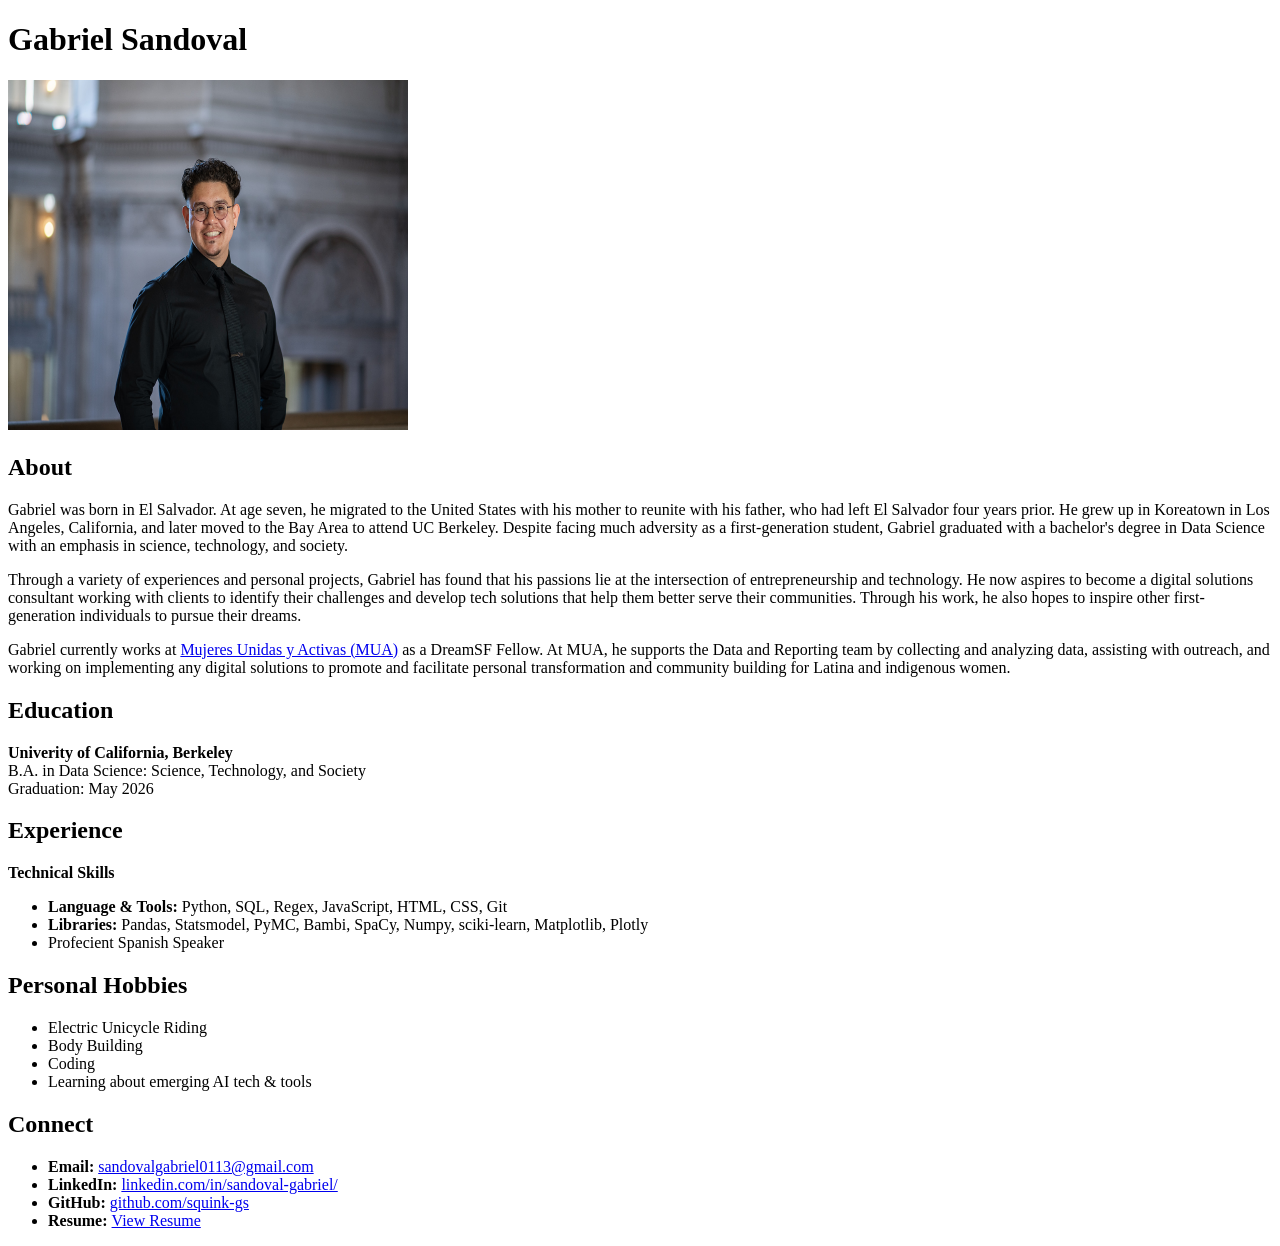
==== assignments/week-5/index.html @ 288835fa "basic portfolio website created" ====
<!DOCTYPE html>

<head> 
    <title> Gabriel's Portfolio </title>
    <meta name= "description" content="Get to know Gabriel a little bit more.">
    <meta name="author" content="Gabriel Sandoval">
</head>

<body>
    <h1> Gabriel Sandoval </h1>
    
    <img src="headshot.jpg" width="400" height="350">

    <section id="About">
       <h2> About </h2>
        <p>
           Gabriel was born in El Salvador. At age seven, he migrated to the United States with his mother to reunite with his father, who had left El Salvador four years prior. He grew up in Koreatown in Los Angeles, California, and later moved to the Bay Area to attend UC Berkeley. Despite facing much adversity as a first-generation student, Gabriel graduated with a bachelor's degree in Data Science with an emphasis in science, technology, and society.
        </p>
        <p>
           Through a variety of experiences and personal projects, Gabriel has found that his passions lie at the intersection of entrepreneurship and technology. He now aspires to become a digital solutions consultant working with clients to identify their challenges and develop tech solutions that help them better serve their communities. Through his work, he also hopes to inspire other first-generation individuals to pursue their dreams.
        </p>
        <p>
           Gabriel currently works at <a href="https://mujeresunidas.net/"> Mujeres Unidas y Activas (MUA)</a> as a DreamSF Fellow. At MUA, he supports the Data and Reporting team by collecting and analyzing data, assisting with outreach, and working on implementing any digital solutions to promote and facilitate personal transformation and community building for Latina and indigenous women.
        </p>
    </section>

    <section id="Education">
       <h2> Education </h2>
   
        <p>
           <strong> Univerity of California, Berkeley </strong> <br>
           B.A. in Data Science: Science, Technology, and Society <br>
           Graduation: May 2026
        </p>
    </section> 

    <section id="Experience">
       <h2> Experience </h2>
       <p>
          <strong> Technical Skills </strong> <br>
          <ul>
           <li> <strong> Language & Tools: </strong> Python, SQL, Regex, JavaScript, HTML, CSS, Git </li>
           <li> <strong> Libraries: </strong> Pandas, Statsmodel, PyMC, Bambi, SpaCy, Numpy, sciki-learn, Matplotlib, Plotly </li>
           <li> Profecient Spanish Speaker </li>
          </ul>
       </p>
    </section>

    <section id="Personal Hobbies">
       <h2> Personal Hobbies </h2>
       <p>
          <ul>
             <li> Electric Unicycle Riding </li>
             <li> Body Building </li>
             <li> Coding </li>
             <li> Learning about emerging AI tech & tools </li>
          </ul>
       </p>
    </section>

    <section id="Connect">
       <h2> Connect </h2>
       <ul>
          <li> <strong> Email: </strong> <a href="sandovalgabriel0113@gmail.com"> sandovalgabriel0113@gmail.com </a> </li>
          <li> <strong> LinkedIn: </strong> <a href="https://www.linkedin.com/in/sandoval-gabriel/"> linkedin.com/in/sandoval-gabriel/ </a> </li>
          <li> <strong> GitHub: </strong> <a href="https://github.com/squink-gs"> github.com/squink-gs </a> </li>
          <li> <strong> Resume: </strong> <a href="https://docs.google.com/document/d/16vfj9Y_ZyW4raI9mypz3U-f19XQxJFmJdSGSXsLmTzg/edit?usp=sharing"> View Resume </a> </li>
       </ul>
    </section>

</body>
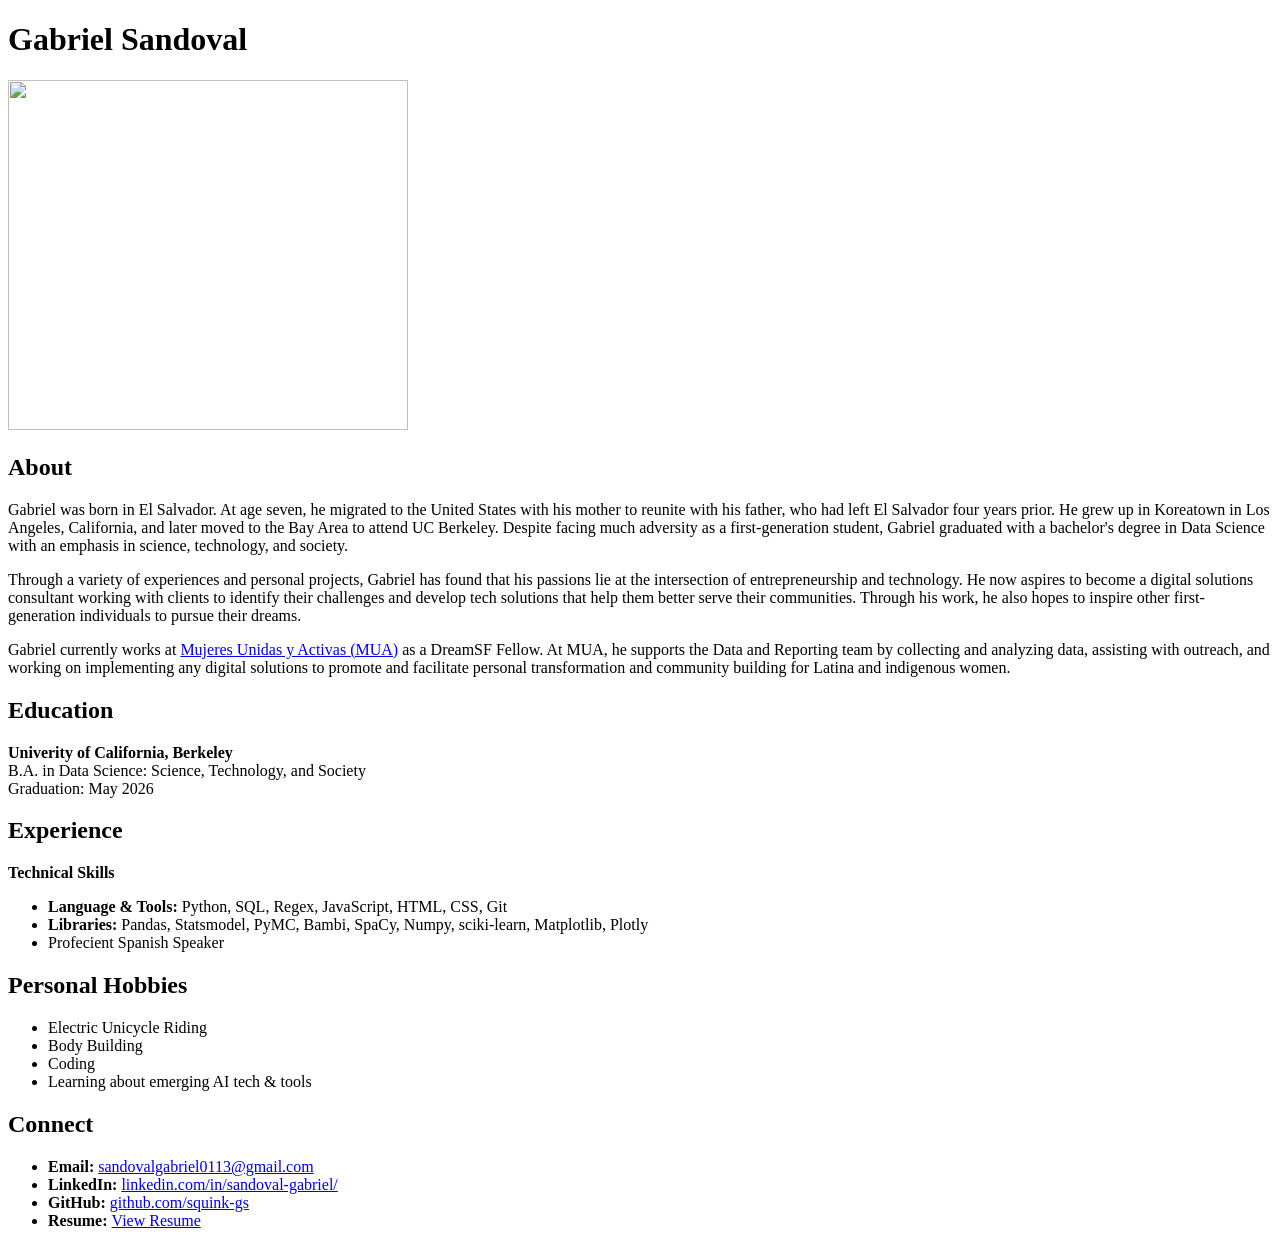
==== commit 4c0c2d57: "Minor updates made" ====
--- a/assignments/week-5/index.html
+++ b/assignments/week-5/index.html
@@ -1,9 +1,10 @@
 <!DOCTYPE html>
-
-<head> 
-    <title> Gabriel's Portfolio </title>
-    <meta name= "description" content="Get to know Gabriel a little bit more.">
+<html lang="en">
+<head>
+   <meta charset="UTF-8">
+   <meta name="description" content="Get to know Gabriel a little bit more.">
     <meta name="author" content="Gabriel Sandoval">
+   <title> Gabriel's Portfolio </title>
 </head>
 
 <body>
@@ -68,4 +69,6 @@
        </ul>
     </section>
 
-</body>+</body>
+
+</html>
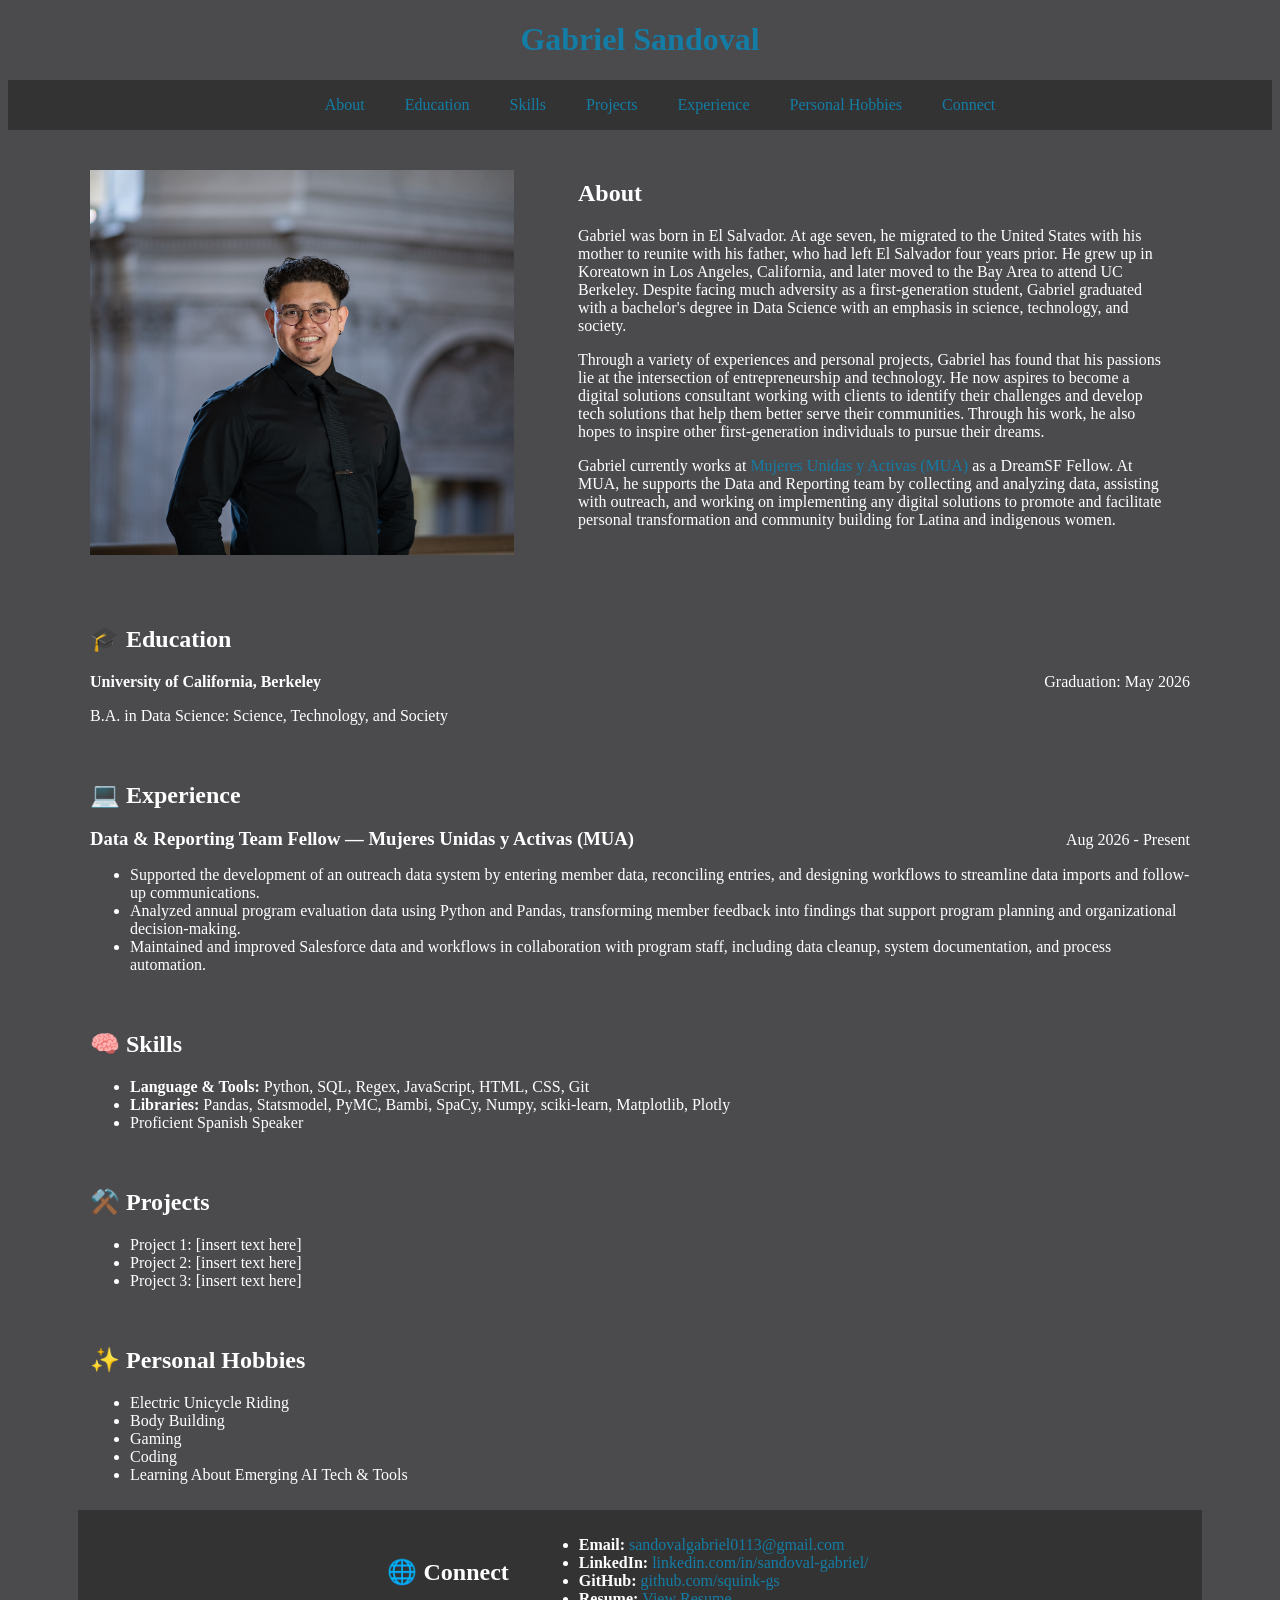
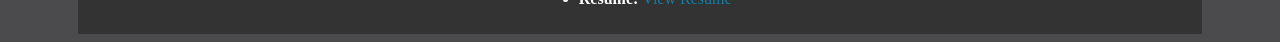
==== commit 921992e2: "fixed versionining" ====
--- a/assignments/week-5/index.html
+++ b/assignments/week-5/index.html
@@ -3,72 +3,125 @@
 <head>
    <meta charset="UTF-8">
    <meta name="description" content="Get to know Gabriel a little bit more.">
-    <meta name="author" content="Gabriel Sandoval">
+   <meta name="author" content="Gabriel Sandoval">
    <title> Gabriel's Portfolio </title>
+   <link rel="stylesheet" href="css/index.css">
 </head>
 
 <body>
     <h1> Gabriel Sandoval </h1>
+
+    <!-- Nav bar links -->
+    <nav class="navbar">
+      <ul class="nav-links">
+         <li><a href="#About">About</a></li>
+         <li><a href="#Education">Education</a></li>
+         <li><a href="#Skills">Skills</a></li>
+         <li><a href="#Projects">Projects</a></li>
+         <li><a href="#Experience">Experience</a></li>
+         <li><a href="#Personal Hobbies">Personal Hobbies</a></li>
+         <li><a href="#Connect">Connect</a></li>
+      </ul>
+    </nav>
     
-    <img src="headshot.jpg" width="400" height="350">
+    <div class="intro">
+       <img src="headshot.jpg" alt="A professional headshot of Gabriel">
 
-    <section id="About">
-       <h2> About </h2>
-        <p>
-           Gabriel was born in El Salvador. At age seven, he migrated to the United States with his mother to reunite with his father, who had left El Salvador four years prior. He grew up in Koreatown in Los Angeles, California, and later moved to the Bay Area to attend UC Berkeley. Despite facing much adversity as a first-generation student, Gabriel graduated with a bachelor's degree in Data Science with an emphasis in science, technology, and society.
-        </p>
-        <p>
-           Through a variety of experiences and personal projects, Gabriel has found that his passions lie at the intersection of entrepreneurship and technology. He now aspires to become a digital solutions consultant working with clients to identify their challenges and develop tech solutions that help them better serve their communities. Through his work, he also hopes to inspire other first-generation individuals to pursue their dreams.
-        </p>
-        <p>
-           Gabriel currently works at <a href="https://mujeresunidas.net/"> Mujeres Unidas y Activas (MUA)</a> as a DreamSF Fellow. At MUA, he supports the Data and Reporting team by collecting and analyzing data, assisting with outreach, and working on implementing any digital solutions to promote and facilitate personal transformation and community building for Latina and indigenous women.
-        </p>
-    </section>
+       <section id="About">
+          <h2> About </h2>
+           <p>
+              Gabriel was born in El Salvador. At age seven, he migrated to the United States with his mother to reunite with his father, who had left El Salvador four years prior. He grew up in Koreatown in Los Angeles, California, and later moved to the Bay Area to attend UC Berkeley. Despite facing much adversity as a first-generation student, Gabriel graduated with a bachelor's degree in Data Science with an emphasis in science, technology, and society.
+           </p>
+           <p>
+              Through a variety of experiences and personal projects, Gabriel has found that his passions lie at the intersection of entrepreneurship and technology. He now aspires to become a digital solutions consultant working with clients to identify their challenges and develop tech solutions that help them better serve their communities. Through his work, he also hopes to inspire other first-generation individuals to pursue their dreams.
+           </p>
+           <p>
+              Gabriel currently works at <a href="https://mujeresunidas.net/"> Mujeres Unidas y Activas (MUA)</a> as a DreamSF Fellow. At MUA, he supports the Data and Reporting team by collecting and analyzing data, assisting with outreach, and working on implementing any digital solutions to promote and facilitate personal transformation and community building for Latina and indigenous women.
+           </p>
 
-    <section id="Education">
-       <h2> Education </h2>
-   
-        <p>
-           <strong> Univerity of California, Berkeley </strong> <br>
-           B.A. in Data Science: Science, Technology, and Society <br>
-           Graduation: May 2026
-        </p>
-    </section> 
+         </section>
+    </div>
 
-    <section id="Experience">
-       <h2> Experience </h2>
-       <p>
-          <strong> Technical Skills </strong> <br>
-          <ul>
-           <li> <strong> Language & Tools: </strong> Python, SQL, Regex, JavaScript, HTML, CSS, Git </li>
-           <li> <strong> Libraries: </strong> Pandas, Statsmodel, PyMC, Bambi, SpaCy, Numpy, sciki-learn, Matplotlib, Plotly </li>
-           <li> Profecient Spanish Speaker </li>
-          </ul>
-       </p>
-    </section>
+   <section id="Education">
+      <h2>🎓 Education </h2>
 
-    <section id="Personal Hobbies">
-       <h2> Personal Hobbies </h2>
-       <p>
-          <ul>
-             <li> Electric Unicycle Riding </li>
-             <li> Body Building </li>
-             <li> Coding </li>
-             <li> Learning about emerging AI tech & tools </li>
-          </ul>
-       </p>
-    </section>
+      <div class="education-heading">
+         <strong> University of California, Berkeley </strong>
+         <span> Graduation: May 2026 </span>
+      </div>
 
-    <section id="Connect">
-       <h2> Connect </h2>
-       <ul>
-          <li> <strong> Email: </strong> <a href="sandovalgabriel0113@gmail.com"> sandovalgabriel0113@gmail.com </a> </li>
-          <li> <strong> LinkedIn: </strong> <a href="https://www.linkedin.com/in/sandoval-gabriel/"> linkedin.com/in/sandoval-gabriel/ </a> </li>
-          <li> <strong> GitHub: </strong> <a href="https://github.com/squink-gs"> github.com/squink-gs </a> </li>
-          <li> <strong> Resume: </strong> <a href="https://docs.google.com/document/d/16vfj9Y_ZyW4raI9mypz3U-f19XQxJFmJdSGSXsLmTzg/edit?usp=sharing"> View Resume </a> </li>
-       </ul>
-    </section>
+      <p> B.A. in Data Science: Science, Technology, and Society </p>
+      <!-- <strong> University of California, Berkeley </strong> <br>
+      <ul>
+         <p>
+            <li> B.A. in Data Science: Science, Technology, and Society <br> </li>
+            <li> Graduation: May 2026 </li>
+         </p>
+      </ul> -->
+   </section> 
 
+   <section id="Experience">
+      <h2>💻 Experience </h2>
+
+      <div class="job">
+         <div class="job-header">
+            <h3> Data & Reporting Team Fellow — Mujeres Unidas y Activas (MUA) </h3>
+            <span> Aug 2026 - Present </span>
+         </div>
+         <p>
+            <ul>
+               <li> Supported the development of an outreach data system by entering member data, reconciling entries, and designing workflows to streamline data imports and follow-up communications. </li>
+               <li> Analyzed annual program evaluation data using Python and Pandas, transforming member feedback into findings that support program planning and organizational decision-making. </li>
+               <li> Maintained and improved Salesforce data and workflows in collaboration with program staff, including data cleanup, system documentation, and process automation. </li>               
+            </ul>
+         </p>
+      </div>
+   </section>
+
+   <section id="Skills">
+      <h2>🧠 Skills </h2>
+      <p>
+         <ul>
+          <li> <strong> Language & Tools: </strong> Python, SQL, Regex, JavaScript, HTML, CSS, Git </li>
+          <li> <strong> Libraries: </strong> Pandas, Statsmodel, PyMC, Bambi, SpaCy, Numpy, sciki-learn, Matplotlib, Plotly </li>
+          <li> Proficient Spanish Speaker </li>
+         </ul>
+      </p>
+   </section>
+
+   <section id="Projects">
+      <h2>⚒️ Projects </h2>
+      <p>
+         <ul>
+            <li> Project 1: [insert text here] </li>
+            <li> Project 2: [insert text here] </li>
+            <li> Project 3: [insert text here] </li>
+         </ul>
+      </p>
+   </section>
+
+   <section id="Personal Hobbies">
+      <h2>✨ Personal Hobbies </h2>
+      <p>
+         <ul>
+            <li> Electric Unicycle Riding </li>
+            <li> Body Building </li>
+            <li> Gaming </li>
+            <li> Coding </li>
+            <li> Learning About Emerging AI Tech & Tools </li>
+         </ul>
+      </p>
+   </section>
+
+   <section id="Connect">
+      <h2>🌐 Connect </h2>
+      <ul>
+         <li> <strong> Email: </strong> <a href="sandovalgabriel0113@gmail.com"> sandovalgabriel0113@gmail.com </a> </li>
+         <li> <strong> LinkedIn: </strong> <a href="https://www.linkedin.com/in/sandoval-gabriel/"> linkedin.com/in/sandoval-gabriel/ </a> </li>
+         <li> <strong> GitHub: </strong> <a href="https://github.com/squink-gs"> github.com/squink-gs </a> </li>
+         <li> <strong> Resume: </strong> <a href="https://docs.google.com/document/d/16vfj9Y_ZyW4raI9mypz3U-f19XQxJFmJdSGSXsLmTzg/edit?usp=sharing"> View Resume </a> </li>
+      </ul>
+   </section>
 </body>
 
 </html>
--- a/assignments/week-5/css/index.css
+++ b/assignments/week-5/css/index.css
@@ -0,0 +1,127 @@
+body {
+    background-color: rgba(56, 55, 58, 0.9);
+    color: rgb(255, 255, 255);
+    font-family: Garamond, serif;
+}
+
+section {
+    /* border: 1px solid red; */
+    max-width: 1100px;
+    margin: 0 auto;
+    padding: 10px 24px;
+}
+
+h1 {
+    text-align: center;
+    color: rgb(20, 125, 165)
+}
+
+.intro {
+    display: grid;
+    grid-template-columns: 2fr 3fr;
+    gap: 40px;
+    width: 90%;
+    max-width: 1100px;
+    margin: 40px auto;
+    /* padding: 0 20px; */
+}
+
+.intro img {
+    width: 100%;
+    height: 100%;
+    object-fit: cover;
+    min-height: 0;
+}
+
+.intro h2 {
+    margin-top: 0;
+}
+
+/* .details-grid {
+    display: grid;
+    grid-template-columns: repeat(2, 1fr);
+    gap: 30px;
+    width: 90%;
+    max-width: 1100px;
+    margin: 40px auto;
+}
+
+/* Styles all the individual sections */
+/* .details-grid > section {
+    margin: 0;
+    min-width: 0;
+    padding: 24px;
+    border: 2px solid rgb(20, 125, 165);
+    border-radius: 8px;
+}
+
+.details-grid h2 {
+    margin-top: 0;
+} */
+
+.education-heading {
+    display: flex;
+    justify-content: space-between;
+    align-items: baseline;
+    flex-wrap: wrap;
+    gap: 700px;
+}
+
+a,
+a:visited {
+    color: rgb(20, 125, 165);
+}
+
+a:hover {
+    color:rgb(255, 255, 255);
+}
+
+a {
+    text-decoration: none;
+}
+
+.navbar {
+    display: flex;
+    justify-content: center;
+    align-items: center;
+    background-color: #333;
+    padding: 15px 30 px;
+    position: sticky;
+    top: 0;
+}
+
+.nav-links {
+    display: flex;
+    gap: 40px;
+    list-style: none; 
+}
+
+/* Removes underlining from the links in the navbar
+.nav-links a {
+    text-decoration: none;
+} */
+
+.job-header {
+    display: flex;
+    justify-content: space-between;
+    align-items: baseline;
+    flex-wrap: wrap;
+    gap: 4px 16px;
+}
+
+.job-header h3 {
+    margin: 0;
+}
+
+/* Styling the connect section */
+#Connect {
+    display: flex;
+    justify-content: center;
+    align-items: center;
+    gap: 30px;
+    flex-wrap: wrap;
+
+    list-style: none;
+    padding-left: 0;
+    background-color: #333;
+}
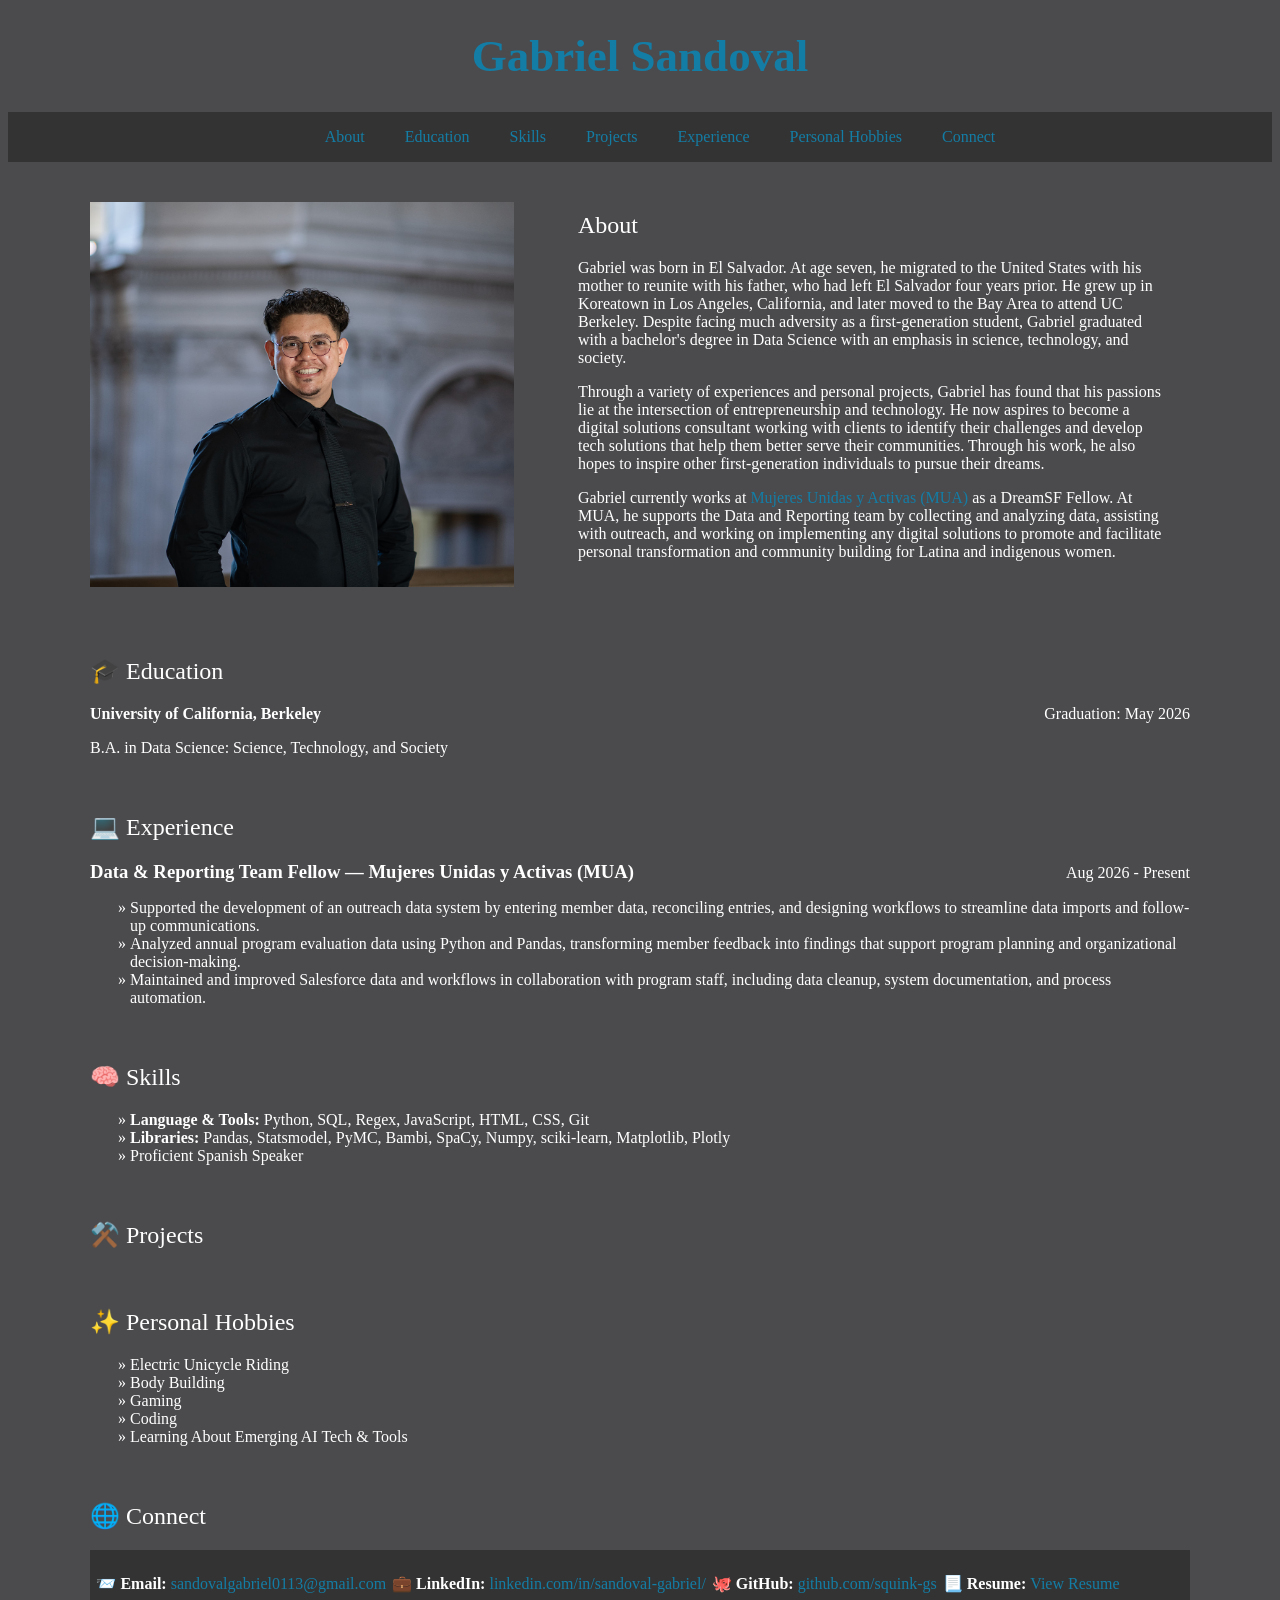
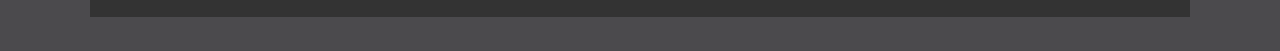
==== commit a61b76da: "airhub improvements made" ====
--- a/assignments/week-5/index.html
+++ b/assignments/week-5/index.html
@@ -51,13 +51,6 @@
       </div>
 
       <p> B.A. in Data Science: Science, Technology, and Society </p>
-      <!-- <strong> University of California, Berkeley </strong> <br>
-      <ul>
-         <p>
-            <li> B.A. in Data Science: Science, Technology, and Society <br> </li>
-            <li> Graduation: May 2026 </li>
-         </p>
-      </ul> -->
    </section> 
 
    <section id="Experience">
@@ -91,13 +84,13 @@
 
    <section id="Projects">
       <h2>⚒️ Projects </h2>
-      <p>
+      <!-- <p>
          <ul>
             <li> Project 1: [insert text here] </li>
             <li> Project 2: [insert text here] </li>
             <li> Project 3: [insert text here] </li>
          </ul>
-      </p>
+      </p> -->
    </section>
 
    <section id="Personal Hobbies">
--- a/assignments/week-5/css/index.css
+++ b/assignments/week-5/css/index.css
@@ -13,7 +13,12 @@
 
 h1 {
     text-align: center;
-    color: rgb(20, 125, 165)
+    color: rgb(20, 125, 165);
+    font-size: 45px;
+}
+
+h2 {
+    font-weight: normal;
 }
 
 .intro {
@@ -113,15 +118,36 @@
     margin: 0;
 }
 
+section li {
+    list-style-type: "» ";
+}
+
 /* Styling the connect section */
-#Connect {
+#Connect ul {
     display: flex;
     justify-content: center;
     align-items: center;
     gap: 30px;
     flex-wrap: wrap;
+    padding: 24px 40px;
 
     list-style: none;
     padding-left: 0;
     background-color: #333;
+}
+
+#Connect li:nth-child(1)::marker { /* Recall: CSS is 1-indexed */
+    content: "📨 "
+}
+
+#Connect li:nth-child(2)::marker {
+    content: "💼 "
+}
+
+#Connect li:nth-child(3)::marker {
+    content: "🐙 "
+}
+
+#Connect li:nth-child(4)::marker {
+    content: "📃 "
 }
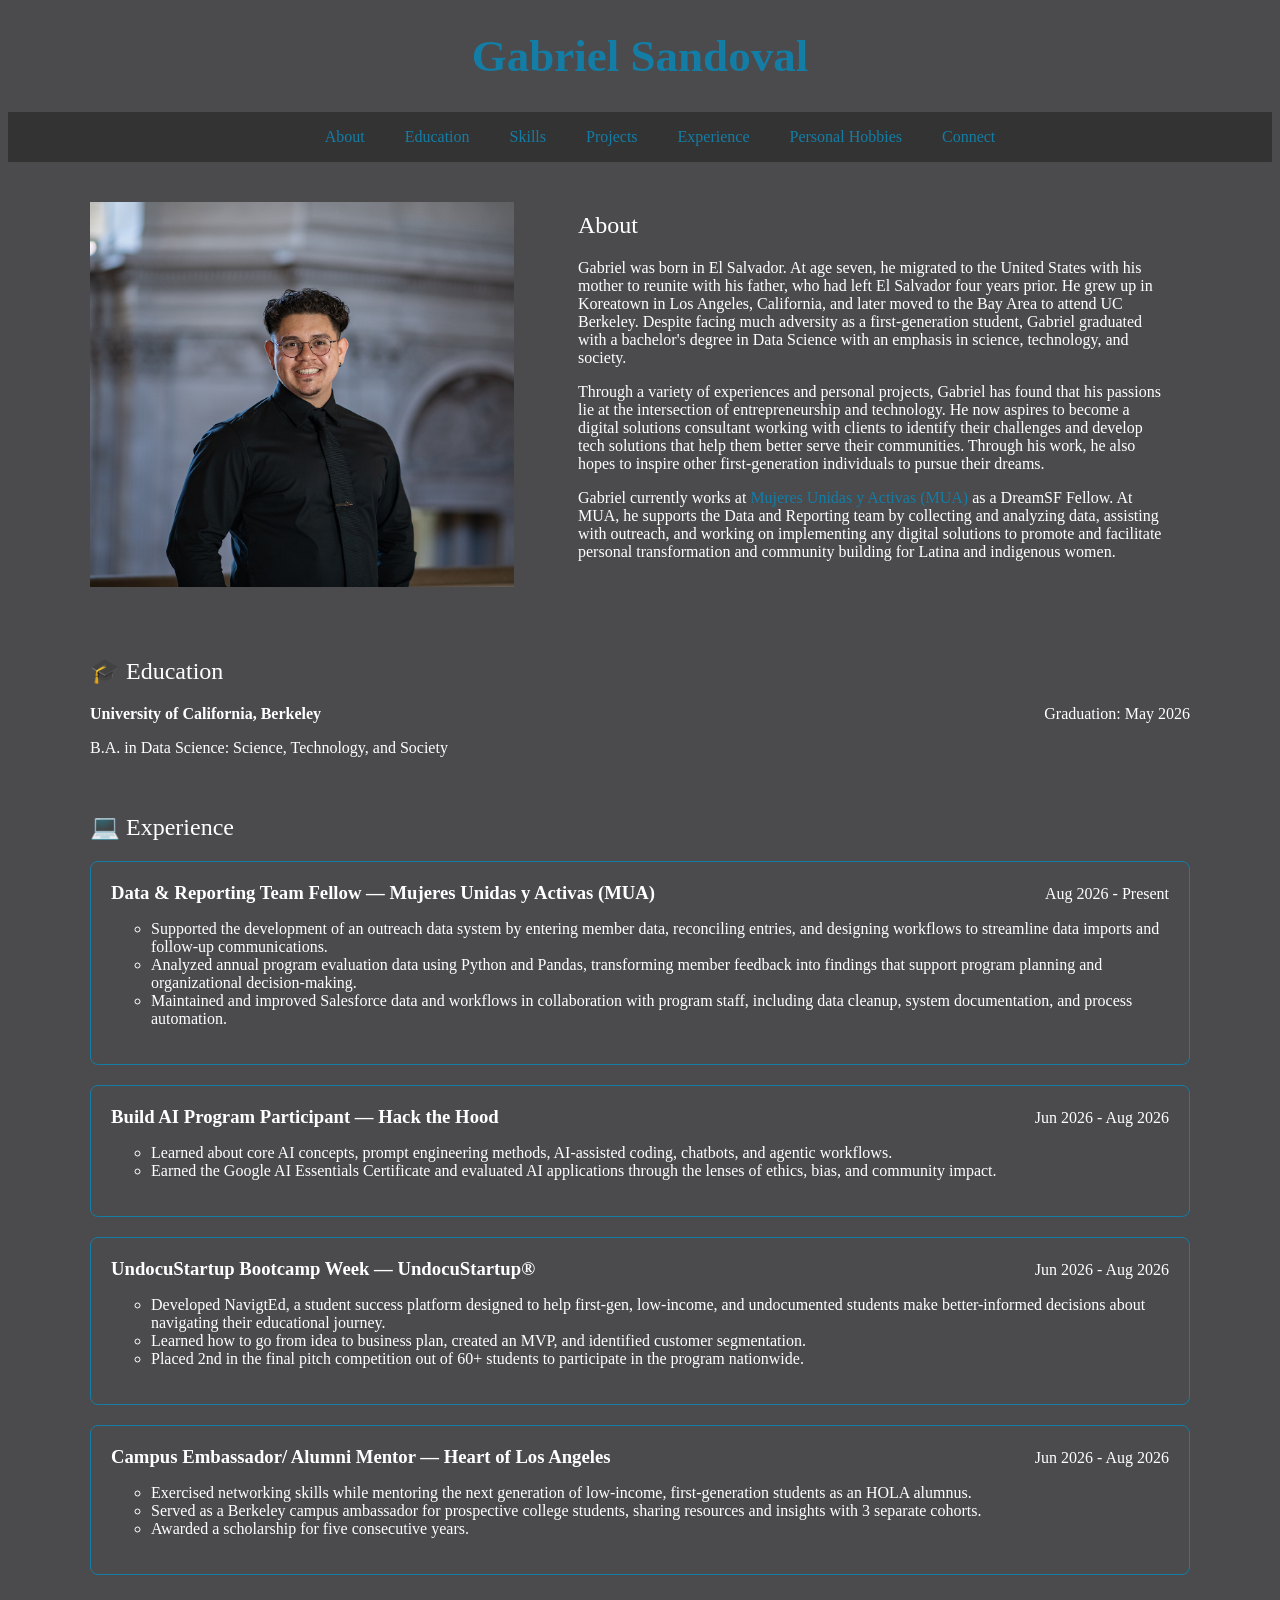
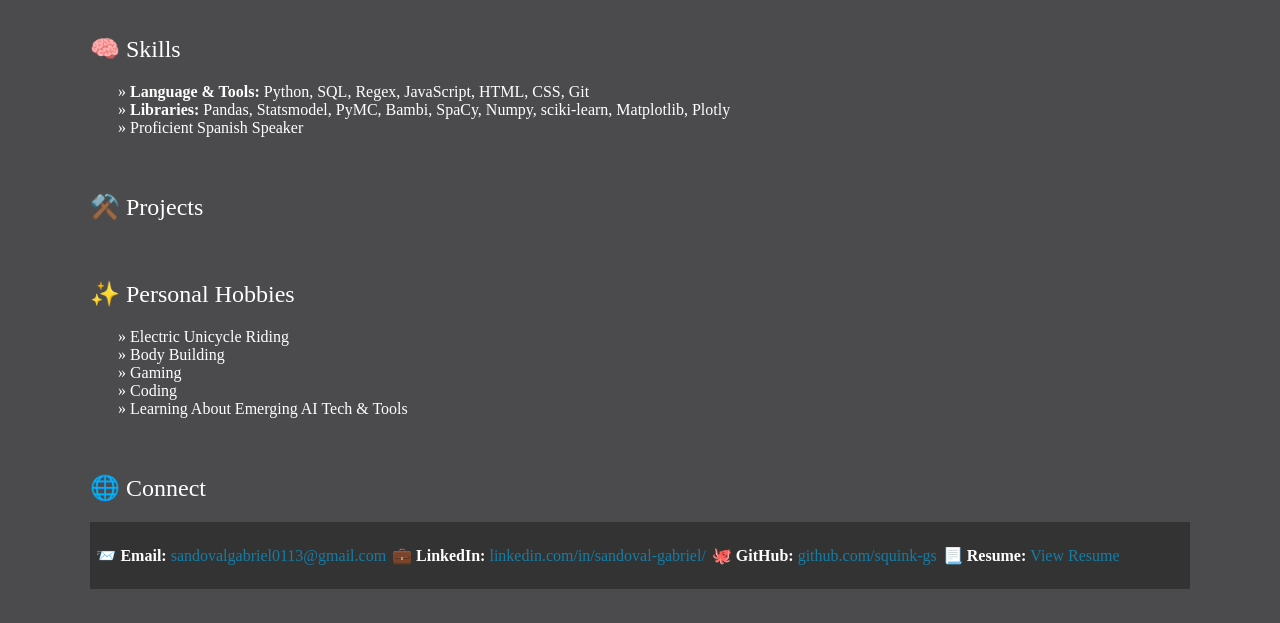
==== commit d42d2cc4: "more airhub improvements made" ====
--- a/assignments/week-5/index.html
+++ b/assignments/week-5/index.html
@@ -69,6 +69,47 @@
             </ul>
          </p>
       </div>
+      
+      <div class="job">
+         <div class="job-header">
+            <h3> Build AI Program Participant — Hack the Hood </h3>
+            <span> Jun 2026 - Aug 2026 </span>
+         </div>
+         <p>
+            <ul>
+               <li> Learned about core AI concepts, prompt engineering methods, AI-assisted coding, chatbots, and agentic workflows. </li>
+               <li> Earned the Google AI Essentials Certificate and evaluated AI applications through the lenses of ethics, bias, and community impact. </li>             
+            </ul>
+         </p>
+      </div>
+
+      <div class="job">
+         <div class="job-header">
+            <h3> UndocuStartup Bootcamp Week — UndocuStartup® </h3>
+            <span> Jun 2026 - Aug 2026 </span>
+         </div>
+         <p>
+            <ul>
+               <li> Developed NavigtEd, a student success platform designed to help first-gen, low-income, and undocumented students make better-informed decisions about navigating their educational journey. </li>
+               <li> Learned how to go from idea to business plan, created an MVP, and identified customer segmentation. </li>             
+               <li> Placed 2nd in the final pitch competition out of 60+ students to participate in the program nationwide. </li>             
+            </ul>
+         </p>
+      </div>
+
+      <div class="job">
+         <div class="job-header">
+            <h3> Campus Embassador/ Alumni Mentor — Heart of Los Angeles </h3>
+            <span> Jun 2026 - Aug 2026 </span>
+         </div>
+         <p>
+            <ul>
+               <li> Exercised networking skills while mentoring the next generation of low-income, first-generation students as an HOLA alumnus. </li>
+               <li> Served as a Berkeley campus ambassador for prospective college students, sharing resources and insights with 3 separate cohorts. </li>             
+               <li> Awarded a scholarship for five consecutive years. </li>             
+            </ul>
+         </p>
+      </div>
    </section>
 
    <section id="Skills">
@@ -84,13 +125,6 @@
 
    <section id="Projects">
       <h2>⚒️ Projects </h2>
-      <!-- <p>
-         <ul>
-            <li> Project 1: [insert text here] </li>
-            <li> Project 2: [insert text here] </li>
-            <li> Project 3: [insert text here] </li>
-         </ul>
-      </p> -->
    </section>
 
    <section id="Personal Hobbies">
--- a/assignments/week-5/css/index.css
+++ b/assignments/week-5/css/index.css
@@ -28,7 +28,6 @@
     width: 90%;
     max-width: 1100px;
     margin: 40px auto;
-    /* padding: 0 20px; */
 }
 
 .intro img {
@@ -41,28 +40,6 @@
 .intro h2 {
     margin-top: 0;
 }
-
-/* .details-grid {
-    display: grid;
-    grid-template-columns: repeat(2, 1fr);
-    gap: 30px;
-    width: 90%;
-    max-width: 1100px;
-    margin: 40px auto;
-}
-
-/* Styles all the individual sections */
-/* .details-grid > section {
-    margin: 0;
-    min-width: 0;
-    padding: 24px;
-    border: 2px solid rgb(20, 125, 165);
-    border-radius: 8px;
-}
-
-.details-grid h2 {
-    margin-top: 0;
-} */
 
 .education-heading {
     display: flex;
@@ -101,11 +78,6 @@
     list-style: none; 
 }
 
-/* Removes underlining from the links in the navbar
-.nav-links a {
-    text-decoration: none;
-} */
-
 .job-header {
     display: flex;
     justify-content: space-between;
@@ -116,6 +88,17 @@
 
 .job-header h3 {
     margin: 0;
+}
+
+.job {
+    border: 1px double rgb(20, 125, 165);
+    border-radius: 8px;
+    padding: 20px;
+    margin-bottom: 20px;
+}
+
+#Experience li{
+    list-style-type: circle;
 }
 
 section li {
